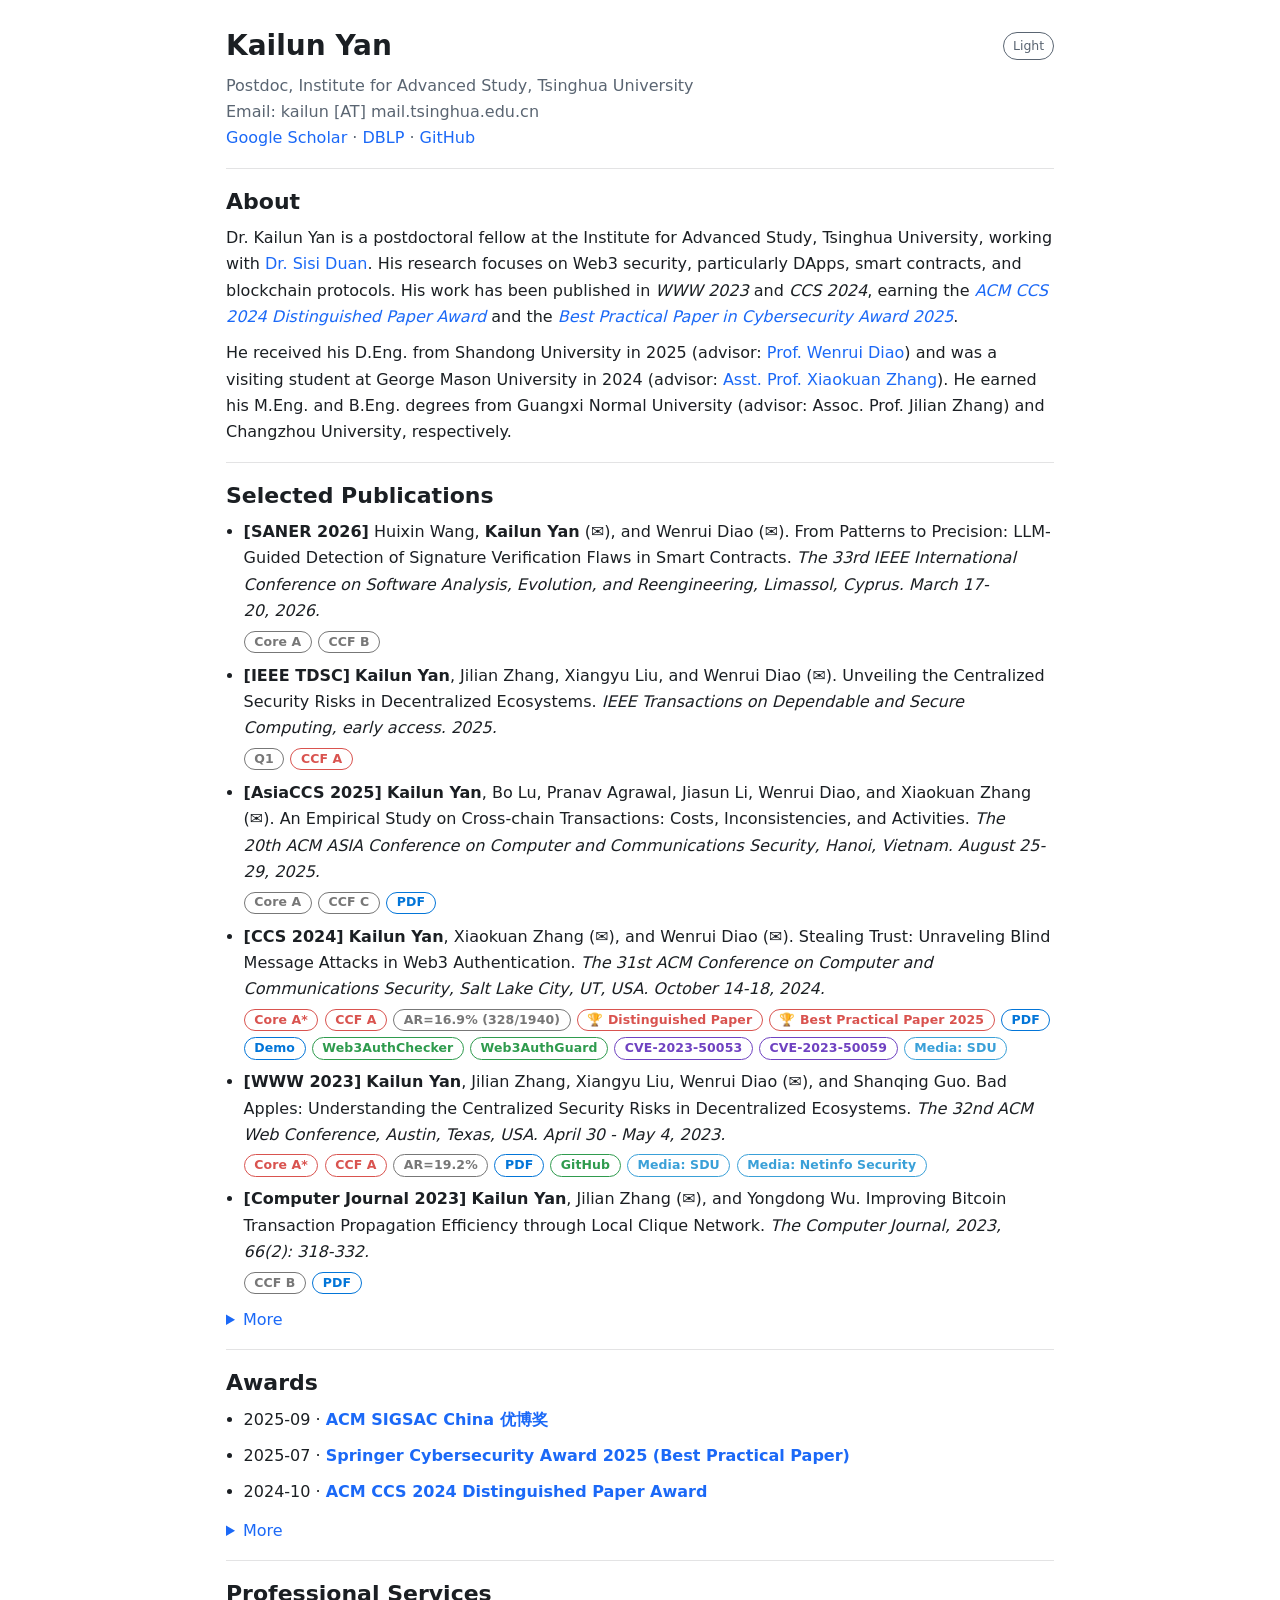
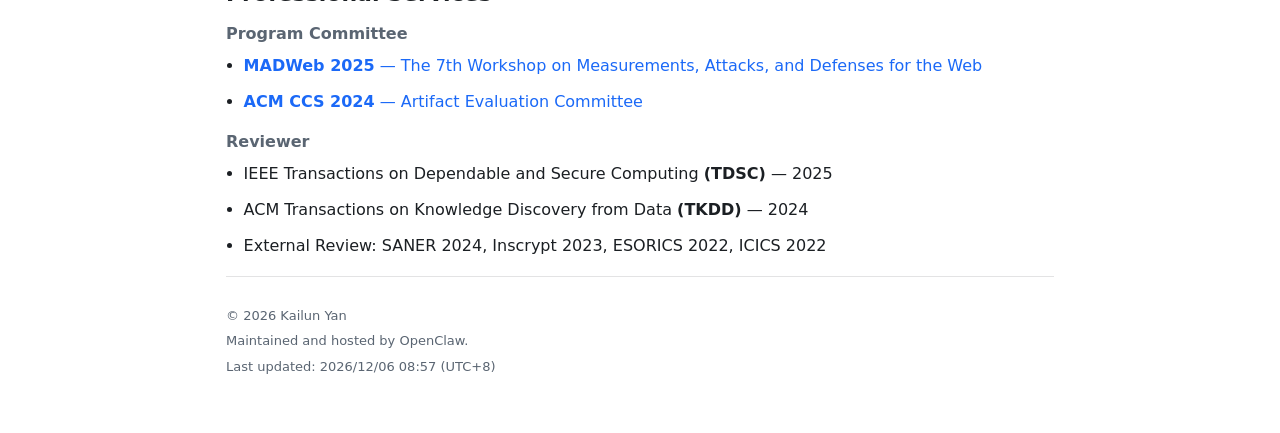
==== index.html @ cb62cb56 "Update footer: ChatGPT → OpenClaw" ====
<!DOCTYPE html>
<html lang="en">

<head>
  <meta charset="UTF-8" />
  <meta name="viewport" content="width=device-width, initial-scale=1" />
  <title>Kailun Yan</title>
  <meta name="description" content="Web3 security, DApps, smart contracts, and blockchain protocols." />
  <meta name="author" content="Kailun Yan" />
  <link rel="icon" type="image/png" href="public/image/avatar.png" />

  <!-- JSON-LD (minimal). -->
  <script type="application/ld+json">
  {
    "@context":"https://schema.org",
    "@type":"Person",
    "name":"Kailun Yan",
    "jobTitle":"Postdoctoral Fellow",
    "affiliation":{"@type":"Organization","name":"Tsinghua University"},
    "url":"https://dos.cool",
    "sameAs":["https://scholar.google.com/citations?user=FOBlj4YAAAAJ","https://github.com/d0scoo1"]
  }
  </script>

  <script type="text/javascript">
    (function (c, l, a, r, i, t, y) {
      c[a] = c[a] || function () { (c[a].q = c[a].q || []).push(arguments) };
      t = l.createElement(r); t.async = 1; t.src = "https://www.clarity.ms/tag/" + i;
      y = l.getElementsByTagName(r)[0]; y.parentNode.insertBefore(t, y);
    })(window, document, "clarity", "script", "sr1v67xshq");
  </script>

  <!-- Google tag (gtag.js) -->
  <script async src="https://www.googletagmanager.com/gtag/js?id=G-JP8R8E17Y7"></script>
  <script>
    window.dataLayer = window.dataLayer || [];
    function gtag() { dataLayer.push(arguments); }
    gtag('js', new Date());
    gtag('config', 'G-JP8R8E17Y7');
  </script>

  <style>
    /* ===== Minimal, text-first layout ===== */
    :root{
      --fg:#1b1f23; --muted:#5a6572; --bg:#ffffff; --link:#1b69f7; --border:#e6e8ec; --maxw:860px;
      --badge-red:#d9534f; --badge-gray:#777; --badge-blue:#0275d8; --badge-green:#2f9b4e; --badge-purple:#6f42c1; --badge-media:#3aa0d8;

      /* Badge system (sizes & rhythm) */
      --badge-h:1.4rem;
      --badge-px:.6rem;
      --badge-radius:999px;
      --badge-fs:12.5px;
      --badge-fw:700;
      --badgerow-gap-x:.38rem;
      --badgerow-gap-y:.38rem;
    }
    @media (prefers-color-scheme: dark){
      :root{
        --bg: #444444;
        --fg:#e6e7ea;
        --muted:#adb8ca;
        --link:#6aa7ff;
        --border:#151922;
        --badge-gray:#9aa3b2;
        --badge-blue:#55a3ff;
        --badge-media:#6bc9ef;
      }
    }

    *{ box-sizing:border-box }
    html,body{ height:100% }
    html{ line-break:loose; hanging-punctuation:first allow-end }
    body{
      margin:0; background:var(--bg); color:var(--fg);
      font:16px/1.65 system-ui,-apple-system,Segoe UI,Roboto,Helvetica,Arial,"Noto Sans";
      -webkit-font-smoothing:antialiased; -moz-osx-font-smoothing:grayscale;
    }
    .wrap{ max-width:var(--maxw); margin:0 auto; padding:28px 16px 56px }

    h1,h2,h3{ margin:0 0 .6rem; line-height:1.25; text-wrap:balance }
    h1{ font-size:clamp(22px,3.2vw,28px) }
    h2{ font-size:clamp(18px,2.4vw,22px); margin-top:1.2rem }
    h3{ font-size:16px; margin-top:1rem; color:var(--muted); font-weight:600 }

    /* Paragraph/list wrapping */
    p,li{ margin:.6rem 0; text-wrap:pretty; hyphens:auto; overflow-wrap:anywhere }
    ul{ margin:.4rem 0 .8rem; padding-left:1.1rem }

    a{ color:var(--link); text-decoration:none; overflow-wrap:anywhere }
    a:hover{ text-decoration:underline }

    .meta,.hint{ color:var(--muted) }
    .hint{ font-size:13px }
    hr{ border:0; height:1px; background:currentColor; opacity:.12; margin:16px 0 }

    details{ margin-top:.25rem }
    summary{ cursor:pointer; color:var(--link); user-select:none }

    footer{ margin-top:28px; color:var(--muted); font-size:13px; display:grid; gap:4px }

    /* ===== Badge System (cleaned) ===== */
    .links{
      display:flex; flex-wrap:wrap;
      column-gap:var(--badgerow-gap-x); row-gap:var(--badgerow-gap-y);
      margin:.38rem 0 0; align-items:center; padding-left:0;
    }
    .badge{
      display:inline-flex; align-items:center; justify-content:center;
      height:var(--badge-h);
      padding-inline:var(--badge-px);
      border-radius:var(--badge-radius); border:1px solid currentColor; background:transparent;

      font-size:var(--badge-fs); font-weight:var(--badge-fw);
      line-height:1; white-space:nowrap; text-align:center;
      letter-spacing:.1px; /* optical tweak for CJK/emoji */
      overflow:hidden; text-overflow:ellipsis;
    }
    /* color variants */
    .badge.red,.badge.award{color:var(--badge-red)}
    .badge.gray{color:var(--badge-gray)}
    .badge.blue{color:var(--badge-blue)}
    .badge.green{color:var(--badge-green)}
    .badge.purple{color:var(--badge-purple)}
    .badge.media{color:var(--badge-media)}
    .badge[aria-disabled="true"], .badge.is-muted{ opacity:.7 }

    /* Optional: icon-leading badges */
    .badge.badge--icon{ letter-spacing:0; padding-inline:calc(var(--badge-px) - .05rem) calc(var(--badge-px) + .05rem) }

    /* Accessibility */
    :focus-visible{ outline:2px solid color-mix(in srgb, var(--link), white 30%); outline-offset:2px; border-radius:6px }

    /* Section rhythm */
    section+section{ margin-top:20px }
    h2+.pubs, h2+ul{ margin-top:.4rem }

    /* Header micro spacing */
    header{ position:relative }
    header .meta{ margin-top:.35rem }

    /* Mobile tweaks */
    @media (max-width:420px){
      .wrap{ padding:22px 14px 44px }
      :root{ --badge-h:1.45rem; --badge-px:.52rem; --badge-fs:12px; --badgerow-gap-x:.32rem; --badgerow-gap-y:.32rem }
    }

    /* Print */
    @media print{
      a{ color:#000; text-decoration:none }
      .links{ column-gap:.25rem; row-gap:.25rem }
      .badge{ border-color:#999; font-weight:700 }
      header hr, section hr{ display:none }
    }

    /* Theme toggle */
    .theme-toggle{
      position:absolute; top:4px; right:0;
      border:1px solid currentColor; background:transparent; color:var(--muted);
      height:28px; padding:0 .55rem; border-radius:999px; font:12.5px/1 system-ui,sans-serif; cursor:pointer;
    }
    .theme-toggle:hover{ color:var(--fg) }

    /* Manual theme override */
    :root[data-theme="light"]{
      --bg:#ffffff; --fg:#1b1f23; --muted:#5a6572; --link:#1b69f7; --border:#e6e8ec;
      --badge-gray:#777; --badge-blue:#0275d8; --badge-media:#3aa0d8;
    }
    :root[data-theme="dark"]{
        --bg: #444444;
        --fg:#e6e7ea;
        --muted:#adb8ca;
        --link:#6aa7ff;
        --border:#151922;
        --badge-gray:#9aa3b2;
        --badge-blue:#55a3ff;
        --badge-media:#6bc9ef;
    }

    .head-note {
      margin-top: .25rem;
      font-size: 14.5px;
      font-weight: 500;
      color: var(--fg);
      background-color: color-mix(in srgb, var(--fg) 8%, var(--bg)); /* 浅灰背景，自适应深/浅模式 */
      padding: .4rem .6rem;
      border-radius: 6px;
      display: inline-block;
    }
  </style>
</head>


<body>
  <main class="wrap">
    <header>
      <h1>Kailun Yan</h1>
      <p class="meta">
        Postdoc, Institute for Advanced Study, Tsinghua University<br />
        Email: kailun [AT] mail.tsinghua.edu.cn<br />
        <a href="https://scholar.google.com/citations?user=FOBlj4YAAAAJ" target="_blank" rel="noopener noreferrer">Google Scholar</a> ·
        <a href="https://dblp.org/pid/341/9518.html" target="_blank" rel="noopener noreferrer">DBLP</a> ·
        <a href="https://github.com/d0scoo1" target="_blank" rel="noopener noreferrer">GitHub</a>
      </p>
      <!-- <p class="head-note">I'm open to collaboration opportunities.</p> -->
      <button id="theme-toggle" class="theme-toggle" aria-label="Toggle color scheme">…</button>
      <hr />
    </header>

    <section aria-labelledby="about-h">
      <h2 id="about-h">About</h2>
      <p>
        Dr. Kailun Yan is a postdoctoral fellow at the Institute for Advanced Study, Tsinghua University, working with
        <a href="https://fififish.github.io/sisiduan/" target="_blank" rel="noopener noreferrer">Dr. Sisi Duan</a>. His
        research focuses on Web3 security, particularly DApps, smart contracts, and blockchain protocols. His work has
        been published in <em>WWW 2023</em> and <em>CCS 2024</em>, earning the
        <em><a href="https://www.sigsac.org/ccs/CCS2024/program/awards.html" target="_blank" rel="noopener noreferrer">ACM CCS 2024 Distinguished Paper Award</a></em>
        and the
        <em><a href="https://cybersecurity.springeropen.com/best-paper-award-2025" target="_blank" rel="noopener noreferrer">Best Practical Paper in Cybersecurity Award 2025</a></em>.
      </p>
      <p>
        He received his D.Eng. from Shandong University in 2025 (advisor:
        <a href="https://diaowenrui.github.io/" target="_blank" rel="noopener noreferrer">Prof. Wenrui Diao</a>) and was
        a visiting student at George Mason University in 2024 (advisor:
        <a href="https://mainarke.github.io/" target="_blank" rel="noopener noreferrer">Asst. Prof. Xiaokuan Zhang</a>).
        He earned his M.Eng. and B.Eng. degrees from Guangxi Normal University (advisor: Assoc. Prof. Jilian Zhang) and
        Changzhou University, respectively.
      </p>
    </section>
    <hr />

    <section aria-labelledby="pubs-h">
      <h2 id="pubs-h">Selected Publications</h2>
      <ul class="pubs">

      <li><strong>[SANER 2026]</strong>
          Huixin Wang, <strong>Kailun Yan</strong> (✉️), and Wenrui Diao (✉️).
          From Patterns to Precision: LLM-Guided Detection of Signature Verification Flaws in Smart Contracts.
          <em>The 33rd IEEE International Conference on Software Analysis, Evolution, and Reengineering, Limassol, Cyprus. March 17-20, 2026.</em>
          <div class="links">
            <span class="badge gray">Core A</span>
            <span class="badge gray">CCF B</span>
          </div>
        </li>

        <li><strong>[IEEE TDSC]</strong>
          <strong>Kailun Yan</strong>, Jilian Zhang, Xiangyu Liu, and Wenrui Diao (✉️).
          Unveiling the Centralized Security Risks in Decentralized Ecosystems.
          <em>IEEE Transactions on Dependable and Secure Computing, early access. 2025.</em>
          <div class="links">
            <span class="badge gray">Q1</span>
            <span class="badge red">CCF A</span>
          </div>
        </li>


        <li><strong>[AsiaCCS 2025]</strong>
          <strong>Kailun Yan</strong>, Bo Lu, Pranav Agrawal, Jiasun Li, Wenrui Diao, and Xiaokuan Zhang (✉️).
          An Empirical Study on Cross-chain Transactions: Costs, Inconsistencies, and Activities.
          <em>The 20th ACM ASIA Conference on Computer and Communications Security, Hanoi, Vietnam. August 25-29,
            2025.</em>
          <div class="links">
            <span class="badge gray">Core A</span>
            <span class="badge gray">CCF C</span>
            <a class="badge blue" href="/public/paper/asiaccs25-yan.pdf" target="_blank" rel="noopener noreferrer">PDF</a>
          </div>
        </li>

        <li><strong>[CCS 2024]</strong>
          <strong>Kailun Yan</strong>, Xiaokuan Zhang (✉️), and Wenrui Diao (✉️).
          Stealing Trust: Unraveling Blind Message Attacks in Web3 Authentication.
          <em>The 31st ACM Conference on Computer and Communications Security, Salt Lake City, UT, USA. October 14-18,
            2024.</em>
          <div class="links">
            <span class="badge red">Core A*</span>
            <span class="badge red">CCF A</span>
            <span class="badge gray">AR=16.9% (328/1940)</span>

            <a class="badge award" href="https://www.sigsac.org/ccs/CCS2024/program/awards.html" target="_blank" rel="noopener noreferrer">🏆 Distinguished Paper</a>
            <a class="badge award" href="https://cybersecurity.springeropen.com/best-paper-award-2025" target="_blank" rel="noopener noreferrer">🏆 Best Practical Paper 2025</a>

            <a class="badge blue" href="/public/paper/ccs2024_bma.pdf" target="_blank" rel="noopener noreferrer">PDF</a>
            <!-- <a class="badge blue" href="/asset/paper/ccs2024-slides.pdf" target="_blank" rel="noopener noreferrer">Slides</a> -->
            <a class="badge blue" href="https://sites.google.com/view/web3auth" target="_blank" rel="noopener noreferrer">Demo</a>

            <a class="badge green" href="https://github.com/d0scoo1/Web3AuthChecker" target="_blank" rel="noopener noreferrer">Web3AuthChecker</a>
            <a class="badge green" href="https://github.com/d0scoo1/Web3AuthGuard" target="_blank" rel="noopener noreferrer">Web3AuthGuard</a>

            <a class="badge purple" href="https://cve.mitre.org/cgi-bin/cvename.cgi?name=CVE-2023-50053" target="_blank" rel="noopener noreferrer">CVE-2023-50053</a>
            <a class="badge purple" href="https://cve.mitre.org/cgi-bin/cvename.cgi?name=CVE-2023-50059" target="_blank" rel="noopener noreferrer">CVE-2023-50059</a>

            <a class="badge media" href="https://www.view.sdu.edu.cn/info/1021/196114.htm" target="_blank" rel="noopener noreferrer">Media: SDU</a>
          </div>
        </li>

        <li><strong>[WWW 2023]</strong>
          <strong>Kailun Yan</strong>, Jilian Zhang, Xiangyu Liu, Wenrui Diao (✉️), and Shanqing Guo.
          Bad Apples: Understanding the Centralized Security Risks in Decentralized Ecosystems.
          <em>The 32nd ACM Web Conference, Austin, Texas, USA. April 30 - May 4, 2023.</em>
          <div class="links">
            <span class="badge red">Core A*</span>
            <span class="badge red">CCF A</span>
            <span class="badge gray">AR=19.2%</span>

            <a class="badge blue" href="/public/paper/www23-yan.pdf" target="_blank" rel="noopener noreferrer">PDF</a>
            <a class="badge green" href="https://github.com/d0scoo1/Naga" target="_blank" rel="noopener noreferrer">GitHub</a>
            <a class="badge media" href="https://www.view.sdu.edu.cn/info/1021/175584.htm" target="_blank" rel="noopener noreferrer">Media: SDU</a>
            <a class="badge media" href="https://d.wanfangdata.com.cn/periodical/xxwlaq202303015" target="_blank" rel="noopener noreferrer">Media: Netinfo Security</a>
          </div>
        </li>

        <li><strong>[Computer Journal 2023]</strong> <strong>Kailun Yan</strong>, Jilian Zhang (✉️), and Yongdong Wu.
            Improving Bitcoin Transaction Propagation Efficiency through Local Clique Network. <em>The Computer Journal,
              2023, 66(2): 318-332.</em>
            <div class="links">
              <span class="badge gray">CCF B</span>
              <a class="badge blue" href="/public/paper/lcn.pdf" target="_blank" rel="noopener noreferrer">PDF</a>
            </div>
        </li>
      </ul>

      <details>
        <summary>More</summary>
        <ul class="pubs">
          <li><strong>[信息对抗技术 2023]</strong> <strong>闫凯伦</strong>, 刁文瑞 (✉️), 郭山清. 智能合约安全漏洞及检测技术综述. <em>信息对抗技术, 2023, 2(3):1-17.</em>
            <span class="badge award">🏆 2024年度优秀论文</span>
          </li>

          <li><strong>[计算机科学 2021]</strong> <strong>闫凯伦</strong>, 张继连 (✉️). 一种可用于数据和模型分享的模型链. <em>计算机科学, 2021, 48(02):311-316.</em>
            <span class="badge gray">CCF中文B类</span>
          </li>

          <li><strong>[SANER 2024]</strong> Shuang Li, Rui Li, Yifan Yu, <strong>Kailun Yan</strong>, Shishuai Yang,
            Wenrui Diao (✉️). Understanding Android OS Forward Compatibility Support for Legacy Apps: A Data-Driven
            Analysis. <em>The 31st IEEE International Conference on Software Analysis, Evolution, and Reengineering,
              Rovaniemi, Finland. March 12-15, 2024.</em>
              <span class="badge gray">Core A</span>
              <span class="badge gray">CCF B</span>
          </li>

          <li><strong>[QRS 2022]</strong> Guangwei Tian, Jiongyi Chen, <strong>Kailun Yan</strong>, Shishuai Yang,
            Wenrui Diao (✉️). Cast Away: On the Security of DLNA Deployments in the SmartTV Ecosystem. <em>The 22nd IEEE
              International Conference on Software Quality, Reliability and Security (QRS). IEEE, 2022: 105-116</em>.
              <span class="badge gray">CCF C</span>
          </li>

          <!-- 
          <li><strong>[Patent]</strong> 张继连; 闫凯伦; 吴永东; 翁健. <em>比特币网络交易传播方法、装置、设备及存储介质.</em> 202011420918.3 
            <span class="badge gray">已授权</span>
          </li>

          <li><strong>[Patent]</strong> 张继连; 闫凯伦; 吴永东; 翁健. <em>神经网络模型更新方法、设备及计算机存储介质.</em> 202011557239.0 
            <span class="badge gray">公布中</span>
          </li>

          <li><strong>[US Patent]</strong> 
            Zhang Jilian; Yan Kailun; Wu Yongdong; Weng Jian. <em>Neural Network Update Method Based On Blockchain.</em> Patent No. US 11,949,797 B2
          </li>  -->
        </ul>
      </details>
    </section>

    <hr />
    <section aria-labelledby="awards-h">
      <h2 id="awards-h">Awards</h2>
      <ul>
        <li>2025-09 · <a href="https://mp.weixin.qq.com/s/3AgnOAZ3q0-_rjnOSuP6Mw" target="_blank" rel="noopener noreferrer"><strong>ACM SIGSAC China 优博奖</strong></a></li>
        <li>2025-07 · <a href="https://link.springer.com/journal/42400/updates/27792680" target="_blank" rel="noopener noreferrer"><strong>Springer Cybersecurity Award 2025 (Best Practical Paper)</strong></a></li>
        <li>2024-10 · <a href="https://www.sigsac.org/ccs/CCS2024/program/awards.html" target="_blank" rel="noopener noreferrer"><strong>ACM CCS 2024 Distinguished Paper Award</strong></a></li>
      </ul>

      <details>
        <summary>More</summary>
        <ul>
          <li>2025-04 · 山东大学优秀毕业生</li>
          <li>2025-03 · 《信息对抗技术》2024年度优秀论文</li>
          <li>2025-01 · 山东大学研究生科研创新与成果应用大赛 二等奖</li>
          <li>2024-12 · DataCon 2024 大数据安全分析竞赛, AI安全赛道 第二名 <a href="https://www.view.sdu.edu.cn/info/1023/199214.htm" target="_blank" rel="noopener noreferrer">Media: SDU</a></li>
          <li>2024-12 · 博士研究生国家奖学金</li>
          <li>2024-07 · 网络安全学院学生创新资助计划 优秀学生 (Top 5%, 16/320)</li>
          <li>2024-07 · 山东大学海外交流奖学金</li>
          <li>2021-12 · DataCon 2021 大数据安全分析竞赛, 邮件安全组 第八名</li>
        </ul>
      </details>
    </section>

    <hr />
    <section aria-labelledby="service-h">
      <h2 id="service-h">Professional Services</h2>

      <h3>Program Committee</h3>
      <ul>
        <li><a href="https://madweb.work/" target="_blank" rel="noopener noreferrer"><strong>MADWeb 2025</strong> — The
            7th Workshop on Measurements, Attacks, and Defenses for the Web</a></li>
        <li><a href="https://www.sigsac.org/ccs/CCS2024/organization/ae-committee.html" target="_blank" rel="noopener noreferrer"><strong>ACM CCS 2024</strong> — Artifact Evaluation Committee</a></li>
      </ul>

      <h3>Reviewer</h3>
      <ul>
        <li>IEEE Transactions on Dependable and Secure Computing <strong>(TDSC)</strong> — 2025</li>
        <li>ACM Transactions on Knowledge Discovery from Data <strong>(TKDD)</strong> — 2024</li>
        <li>External Review: SANER 2024, Inscrypt 2023, ESORICS 2022, ICICS 2022</li>
      </ul>
    </section>

    <hr />

    <footer>
      <div>© <span id="y"></span> Kailun Yan</div>
      <div>Maintained and hosted by OpenClaw.</div>
      <div>Last updated: <time id="updated" datetime=""></time></div>
    </footer>
  </main>

  <script>
    // year
    document.getElementById('y').textContent = new Date().getFullYear();

    // last updated (UTC+8)
    (function () {
      const t = document.getElementById('updated');
      const lm = new Date(document.lastModified || Date.now());
      const fmt = new Intl.DateTimeFormat('zh-CN', { year: 'numeric', month: '2-digit', day: '2-digit', hour: '2-digit', minute: '2-digit', hour12: false, timeZone: 'Asia/Shanghai' });
      t.textContent = fmt.format(lm) + ' (UTC+8)';
      t.setAttribute('datetime', lm.toISOString());
    })();
  </script>

  <!-- Theme toggle: show current effective theme (Light/Dark); click toggles to the opposite. -->
  <script>
    (function () {
      const STORAGE_KEY = 'theme'; // 'light' | 'dark' | null (auto)
      const root = document.documentElement;
      const btn = document.getElementById('theme-toggle');
      const mq = window.matchMedia('(prefers-color-scheme: dark)');

      function effectiveTheme() {
        const saved = localStorage.getItem(STORAGE_KEY);
        if (saved === 'light' || saved === 'dark') return saved; // user-set
        return mq.matches ? 'dark' : 'light'; // auto (follow system)
      }

      function setMetaTheme(theme) {
        document.querySelectorAll('meta[name="theme-color"]').forEach(m => {
          m.setAttribute('content', theme === 'dark' ? '#0b0c0f' : '#ffffff');
        });
      }

      function applyTheme(theme, persist) {
        // When user explicitly chooses, set data-theme; otherwise (auto) remove it.
        if (theme === 'light' || theme === 'dark') {
          root.setAttribute('data-theme', theme);
          if (persist) localStorage.setItem(STORAGE_KEY, theme);
        } else {
          root.removeAttribute('data-theme');
          if (persist) localStorage.removeItem(STORAGE_KEY);
        }
        btn.textContent = (theme === 'dark' ? 'Dark' : 'Light');
        setMetaTheme(theme);
      }

      // Init
      const init = effectiveTheme();
      // If user has a saved theme, ensure data-theme is set; else follow system (no attribute)
      if (localStorage.getItem(STORAGE_KEY)) {
        root.setAttribute('data-theme', init);
      } else {
        root.removeAttribute('data-theme'); // follow CSS media query
      }
      btn.textContent = (init === 'dark' ? 'Dark' : 'Light');
      setMetaTheme(init);

      // If following system (no saved theme), update on system changes
      mq.addEventListener?.('change', () => {
        if (!localStorage.getItem(STORAGE_KEY)) {
          const cur = mq.matches ? 'dark' : 'light';
          applyTheme(cur, false);
        }
      });

      // Click: toggle to the opposite of current effective theme; persist user choice
      btn.addEventListener('click', () => {
        const next = effectiveTheme() === 'dark' ? 'light' : 'dark';
        applyTheme(next, true);
      });
    })();
  </script>

</body>

</html>
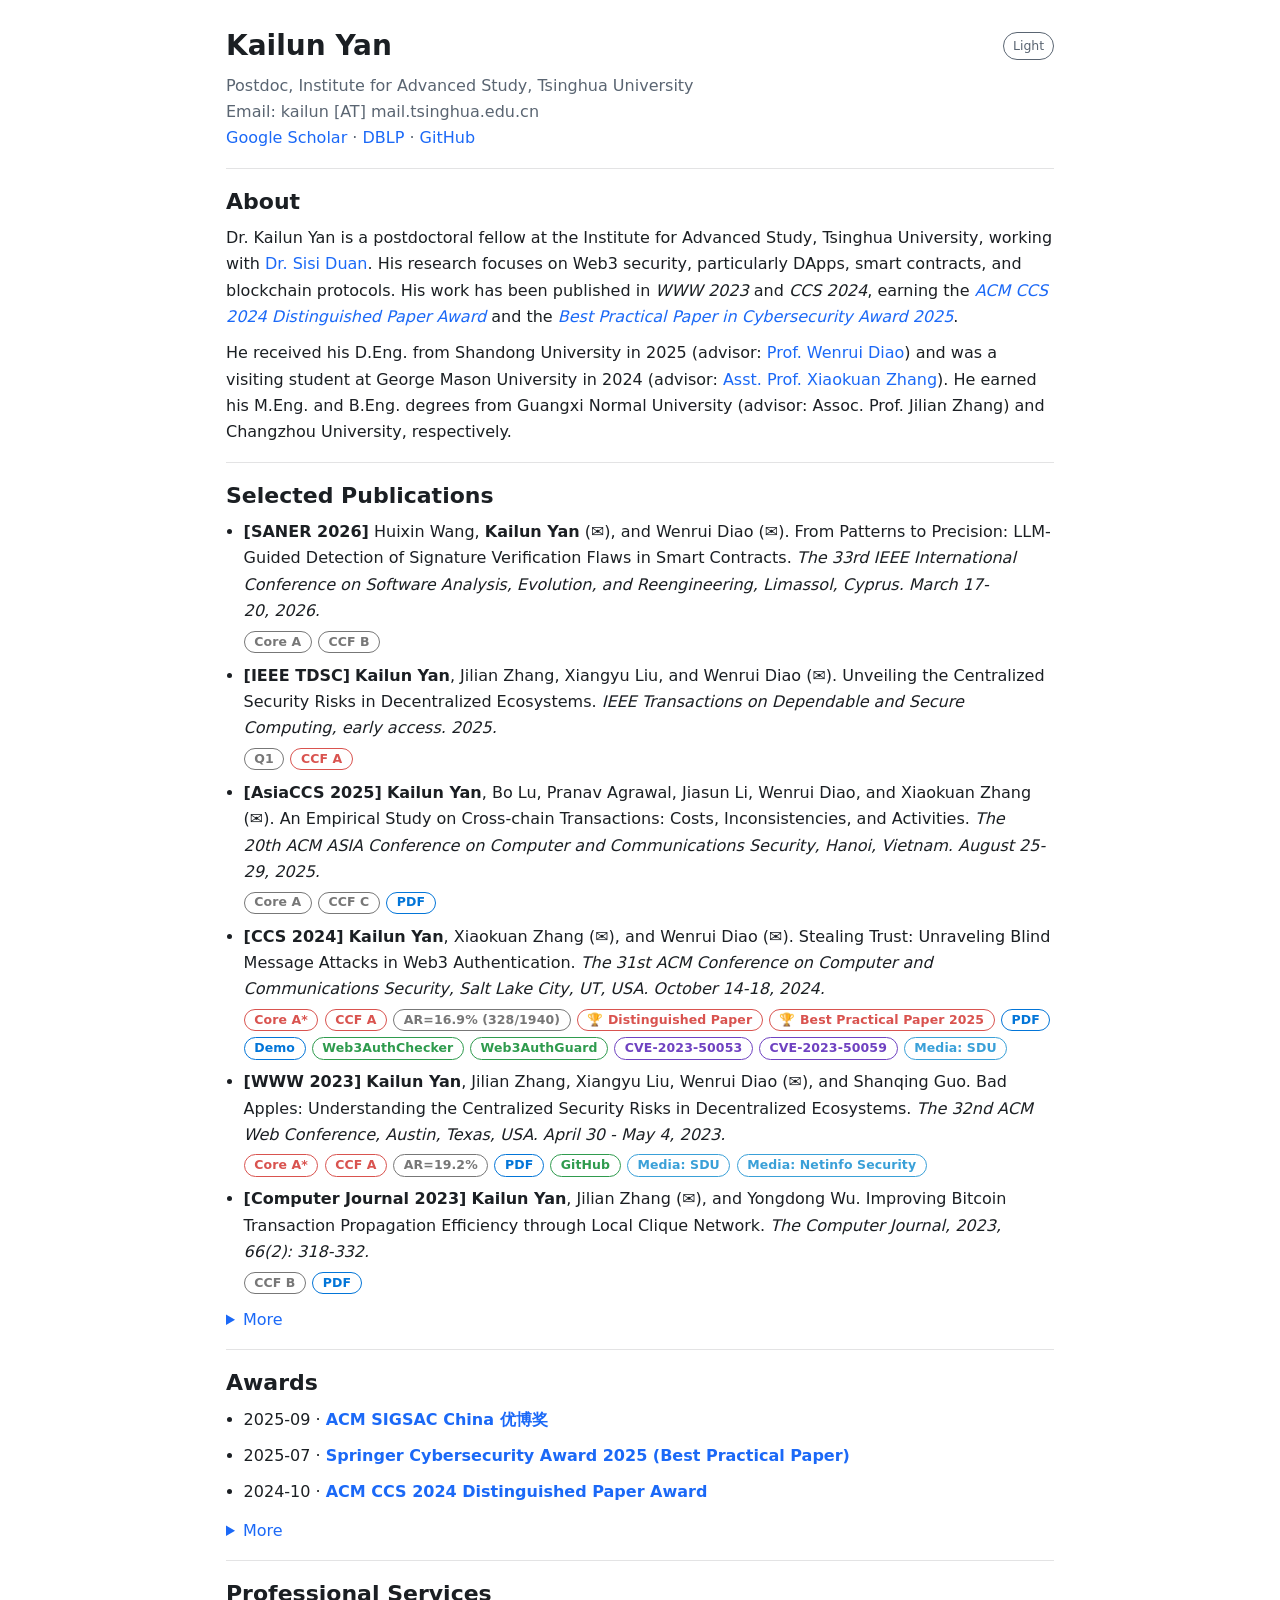
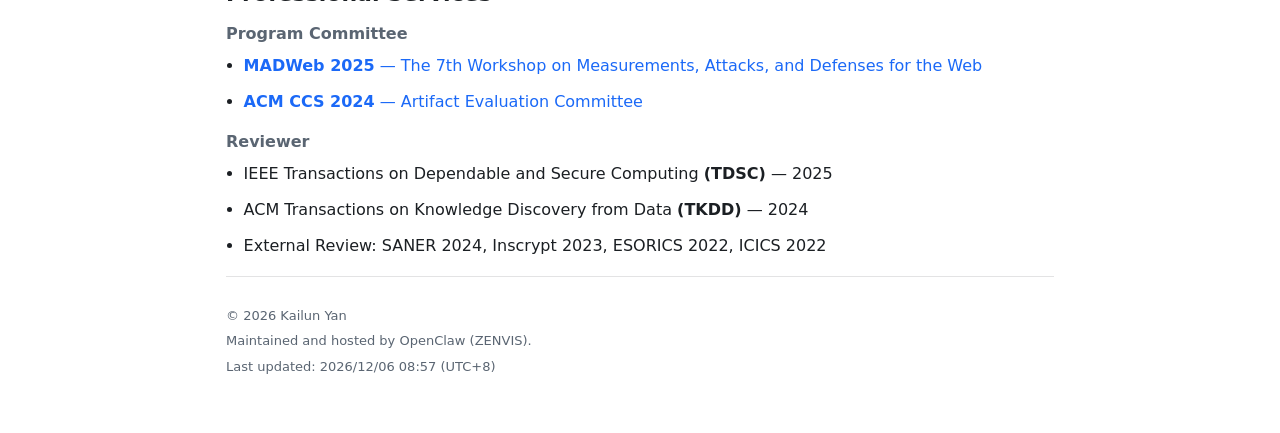
==== commit 5e263b02: "Update footer: mention OpenClaw and ZENVIS" ====
--- a/index.html
+++ b/index.html
@@ -39,154 +39,7 @@
     gtag('config', 'G-JP8R8E17Y7');
   </script>
 
-  <style>
-    /* ===== Minimal, text-first layout ===== */
-    :root{
-      --fg:#1b1f23; --muted:#5a6572; --bg:#ffffff; --link:#1b69f7; --border:#e6e8ec; --maxw:860px;
-      --badge-red:#d9534f; --badge-gray:#777; --badge-blue:#0275d8; --badge-green:#2f9b4e; --badge-purple:#6f42c1; --badge-media:#3aa0d8;
-
-      /* Badge system (sizes & rhythm) */
-      --badge-h:1.4rem;
-      --badge-px:.6rem;
-      --badge-radius:999px;
-      --badge-fs:12.5px;
-      --badge-fw:700;
-      --badgerow-gap-x:.38rem;
-      --badgerow-gap-y:.38rem;
-    }
-    @media (prefers-color-scheme: dark){
-      :root{
-        --bg: #444444;
-        --fg:#e6e7ea;
-        --muted:#adb8ca;
-        --link:#6aa7ff;
-        --border:#151922;
-        --badge-gray:#9aa3b2;
-        --badge-blue:#55a3ff;
-        --badge-media:#6bc9ef;
-      }
-    }
-
-    *{ box-sizing:border-box }
-    html,body{ height:100% }
-    html{ line-break:loose; hanging-punctuation:first allow-end }
-    body{
-      margin:0; background:var(--bg); color:var(--fg);
-      font:16px/1.65 system-ui,-apple-system,Segoe UI,Roboto,Helvetica,Arial,"Noto Sans";
-      -webkit-font-smoothing:antialiased; -moz-osx-font-smoothing:grayscale;
-    }
-    .wrap{ max-width:var(--maxw); margin:0 auto; padding:28px 16px 56px }
-
-    h1,h2,h3{ margin:0 0 .6rem; line-height:1.25; text-wrap:balance }
-    h1{ font-size:clamp(22px,3.2vw,28px) }
-    h2{ font-size:clamp(18px,2.4vw,22px); margin-top:1.2rem }
-    h3{ font-size:16px; margin-top:1rem; color:var(--muted); font-weight:600 }
-
-    /* Paragraph/list wrapping */
-    p,li{ margin:.6rem 0; text-wrap:pretty; hyphens:auto; overflow-wrap:anywhere }
-    ul{ margin:.4rem 0 .8rem; padding-left:1.1rem }
-
-    a{ color:var(--link); text-decoration:none; overflow-wrap:anywhere }
-    a:hover{ text-decoration:underline }
-
-    .meta,.hint{ color:var(--muted) }
-    .hint{ font-size:13px }
-    hr{ border:0; height:1px; background:currentColor; opacity:.12; margin:16px 0 }
-
-    details{ margin-top:.25rem }
-    summary{ cursor:pointer; color:var(--link); user-select:none }
-
-    footer{ margin-top:28px; color:var(--muted); font-size:13px; display:grid; gap:4px }
-
-    /* ===== Badge System (cleaned) ===== */
-    .links{
-      display:flex; flex-wrap:wrap;
-      column-gap:var(--badgerow-gap-x); row-gap:var(--badgerow-gap-y);
-      margin:.38rem 0 0; align-items:center; padding-left:0;
-    }
-    .badge{
-      display:inline-flex; align-items:center; justify-content:center;
-      height:var(--badge-h);
-      padding-inline:var(--badge-px);
-      border-radius:var(--badge-radius); border:1px solid currentColor; background:transparent;
-
-      font-size:var(--badge-fs); font-weight:var(--badge-fw);
-      line-height:1; white-space:nowrap; text-align:center;
-      letter-spacing:.1px; /* optical tweak for CJK/emoji */
-      overflow:hidden; text-overflow:ellipsis;
-    }
-    /* color variants */
-    .badge.red,.badge.award{color:var(--badge-red)}
-    .badge.gray{color:var(--badge-gray)}
-    .badge.blue{color:var(--badge-blue)}
-    .badge.green{color:var(--badge-green)}
-    .badge.purple{color:var(--badge-purple)}
-    .badge.media{color:var(--badge-media)}
-    .badge[aria-disabled="true"], .badge.is-muted{ opacity:.7 }
-
-    /* Optional: icon-leading badges */
-    .badge.badge--icon{ letter-spacing:0; padding-inline:calc(var(--badge-px) - .05rem) calc(var(--badge-px) + .05rem) }
-
-    /* Accessibility */
-    :focus-visible{ outline:2px solid color-mix(in srgb, var(--link), white 30%); outline-offset:2px; border-radius:6px }
-
-    /* Section rhythm */
-    section+section{ margin-top:20px }
-    h2+.pubs, h2+ul{ margin-top:.4rem }
-
-    /* Header micro spacing */
-    header{ position:relative }
-    header .meta{ margin-top:.35rem }
-
-    /* Mobile tweaks */
-    @media (max-width:420px){
-      .wrap{ padding:22px 14px 44px }
-      :root{ --badge-h:1.45rem; --badge-px:.52rem; --badge-fs:12px; --badgerow-gap-x:.32rem; --badgerow-gap-y:.32rem }
-    }
-
-    /* Print */
-    @media print{
-      a{ color:#000; text-decoration:none }
-      .links{ column-gap:.25rem; row-gap:.25rem }
-      .badge{ border-color:#999; font-weight:700 }
-      header hr, section hr{ display:none }
-    }
-
-    /* Theme toggle */
-    .theme-toggle{
-      position:absolute; top:4px; right:0;
-      border:1px solid currentColor; background:transparent; color:var(--muted);
-      height:28px; padding:0 .55rem; border-radius:999px; font:12.5px/1 system-ui,sans-serif; cursor:pointer;
-    }
-    .theme-toggle:hover{ color:var(--fg) }
-
-    /* Manual theme override */
-    :root[data-theme="light"]{
-      --bg:#ffffff; --fg:#1b1f23; --muted:#5a6572; --link:#1b69f7; --border:#e6e8ec;
-      --badge-gray:#777; --badge-blue:#0275d8; --badge-media:#3aa0d8;
-    }
-    :root[data-theme="dark"]{
-        --bg: #444444;
-        --fg:#e6e7ea;
-        --muted:#adb8ca;
-        --link:#6aa7ff;
-        --border:#151922;
-        --badge-gray:#9aa3b2;
-        --badge-blue:#55a3ff;
-        --badge-media:#6bc9ef;
-    }
-
-    .head-note {
-      margin-top: .25rem;
-      font-size: 14.5px;
-      font-weight: 500;
-      color: var(--fg);
-      background-color: color-mix(in srgb, var(--fg) 8%, var(--bg)); /* 浅灰背景，自适应深/浅模式 */
-      padding: .4rem .6rem;
-      border-radius: 6px;
-      display: inline-block;
-    }
-  </style>
+  <link rel="stylesheet" href="style.css" />
 </head>
 
 
@@ -406,84 +259,12 @@
 
     <footer>
       <div>© <span id="y"></span> Kailun Yan</div>
-      <div>Maintained and hosted by OpenClaw.</div>
+      <div>Maintained and hosted by OpenClaw (ZENVIS).</div>
       <div>Last updated: <time id="updated" datetime=""></time></div>
     </footer>
   </main>
 
-  <script>
-    // year
-    document.getElementById('y').textContent = new Date().getFullYear();
-
-    // last updated (UTC+8)
-    (function () {
-      const t = document.getElementById('updated');
-      const lm = new Date(document.lastModified || Date.now());
-      const fmt = new Intl.DateTimeFormat('zh-CN', { year: 'numeric', month: '2-digit', day: '2-digit', hour: '2-digit', minute: '2-digit', hour12: false, timeZone: 'Asia/Shanghai' });
-      t.textContent = fmt.format(lm) + ' (UTC+8)';
-      t.setAttribute('datetime', lm.toISOString());
-    })();
-  </script>
-
-  <!-- Theme toggle: show current effective theme (Light/Dark); click toggles to the opposite. -->
-  <script>
-    (function () {
-      const STORAGE_KEY = 'theme'; // 'light' | 'dark' | null (auto)
-      const root = document.documentElement;
-      const btn = document.getElementById('theme-toggle');
-      const mq = window.matchMedia('(prefers-color-scheme: dark)');
-
-      function effectiveTheme() {
-        const saved = localStorage.getItem(STORAGE_KEY);
-        if (saved === 'light' || saved === 'dark') return saved; // user-set
-        return mq.matches ? 'dark' : 'light'; // auto (follow system)
-      }
-
-      function setMetaTheme(theme) {
-        document.querySelectorAll('meta[name="theme-color"]').forEach(m => {
-          m.setAttribute('content', theme === 'dark' ? '#0b0c0f' : '#ffffff');
-        });
-      }
-
-      function applyTheme(theme, persist) {
-        // When user explicitly chooses, set data-theme; otherwise (auto) remove it.
-        if (theme === 'light' || theme === 'dark') {
-          root.setAttribute('data-theme', theme);
-          if (persist) localStorage.setItem(STORAGE_KEY, theme);
-        } else {
-          root.removeAttribute('data-theme');
-          if (persist) localStorage.removeItem(STORAGE_KEY);
-        }
-        btn.textContent = (theme === 'dark' ? 'Dark' : 'Light');
-        setMetaTheme(theme);
-      }
-
-      // Init
-      const init = effectiveTheme();
-      // If user has a saved theme, ensure data-theme is set; else follow system (no attribute)
-      if (localStorage.getItem(STORAGE_KEY)) {
-        root.setAttribute('data-theme', init);
-      } else {
-        root.removeAttribute('data-theme'); // follow CSS media query
-      }
-      btn.textContent = (init === 'dark' ? 'Dark' : 'Light');
-      setMetaTheme(init);
-
-      // If following system (no saved theme), update on system changes
-      mq.addEventListener?.('change', () => {
-        if (!localStorage.getItem(STORAGE_KEY)) {
-          const cur = mq.matches ? 'dark' : 'light';
-          applyTheme(cur, false);
-        }
-      });
-
-      // Click: toggle to the opposite of current effective theme; persist user choice
-      btn.addEventListener('click', () => {
-        const next = effectiveTheme() === 'dark' ? 'light' : 'dark';
-        applyTheme(next, true);
-      });
-    })();
-  </script>
+  <script src="script.js"></script>
 
 </body>
 
--- a/style.css
+++ b/style.css
@@ -0,0 +1,146 @@
+/* ===== Minimal, text-first layout ===== */
+:root{
+  --fg:#1b1f23; --muted:#5a6572; --bg:#ffffff; --link:#1b69f7; --border:#e6e8ec; --maxw:860px;
+  --badge-red:#d9534f; --badge-gray:#777; --badge-blue:#0275d8; --badge-green:#2f9b4e; --badge-purple:#6f42c1; --badge-media:#3aa0d8;
+
+  /* Badge system (sizes & rhythm) */
+  --badge-h:1.4rem;
+  --badge-px:.6rem;
+  --badge-radius:999px;
+  --badge-fs:12.5px;
+  --badge-fw:700;
+  --badgerow-gap-x:.38rem;
+  --badgerow-gap-y:.38rem;
+}
+@media (prefers-color-scheme: dark){
+  :root{
+    --bg: #444444;
+    --fg:#e6e7ea;
+    --muted:#adb8ca;
+    --link:#6aa7ff;
+    --border:#151922;
+    --badge-gray:#9aa3b2;
+    --badge-blue:#55a3ff;
+    --badge-media:#6bc9ef;
+  }
+}
+
+*{ box-sizing:border-box }
+html,body{ height:100% }
+html{ line-break:loose; hanging-punctuation:first allow-end }
+body{
+  margin:0; background:var(--bg); color:var(--fg);
+  font:16px/1.65 system-ui,-apple-system,Segoe UI,Roboto,Helvetica,Arial,"Noto Sans";
+  -webkit-font-smoothing:antialiased; -moz-osx-font-smoothing:grayscale;
+}
+.wrap{ max-width:var(--maxw); margin:0 auto; padding:28px 16px 56px }
+
+h1,h2,h3{ margin:0 0 .6rem; line-height:1.25; text-wrap:balance }
+h1{ font-size:clamp(22px,3.2vw,28px) }
+h2{ font-size:clamp(18px,2.4vw,22px); margin-top:1.2rem }
+h3{ font-size:16px; margin-top:1rem; color:var(--muted); font-weight:600 }
+
+/* Paragraph/list wrapping */
+p,li{ margin:.6rem 0; text-wrap:pretty; hyphens:auto; overflow-wrap:anywhere }
+ul{ margin:.4rem 0 .8rem; padding-left:1.1rem }
+
+a{ color:var(--link); text-decoration:none; overflow-wrap:anywhere }
+a:hover{ text-decoration:underline }
+
+.meta,.hint{ color:var(--muted) }
+.hint{ font-size:13px }
+hr{ border:0; height:1px; background:currentColor; opacity:.12; margin:16px 0 }
+
+details{ margin-top:.25rem }
+summary{ cursor:pointer; color:var(--link); user-select:none }
+
+footer{ margin-top:28px; color:var(--muted); font-size:13px; display:grid; gap:4px }
+
+/* ===== Badge System (cleaned) ===== */
+.links{
+  display:flex; flex-wrap:wrap;
+  column-gap:var(--badgerow-gap-x); row-gap:var(--badgerow-gap-y);
+  margin:.38rem 0 0; align-items:center; padding-left:0;
+}
+.badge{
+  display:inline-flex; align-items:center; justify-content:center;
+  height:var(--badge-h);
+  padding-inline:var(--badge-px);
+  border-radius:var(--badge-radius); border:1px solid currentColor; background:transparent;
+
+  font-size:var(--badge-fs); font-weight:var(--badge-fw);
+  line-height:1; white-space:nowrap; text-align:center;
+  letter-spacing:.1px; /* optical tweak for CJK/emoji */
+  overflow:hidden; text-overflow:ellipsis;
+}
+/* color variants */
+.badge.red,.badge.award{color:var(--badge-red)}
+.badge.gray{color:var(--badge-gray)}
+.badge.blue{color:var(--badge-blue)}
+.badge.green{color:var(--badge-green)}
+.badge.purple{color:var(--badge-purple)}
+.badge.media{color:var(--badge-media)}
+.badge[aria-disabled="true"], .badge.is-muted{ opacity:.7 }
+
+/* Optional: icon-leading badges */
+.badge.badge--icon{ letter-spacing:0; padding-inline:calc(var(--badge-px) - .05rem) calc(var(--badge-px) + .05rem) }
+
+/* Accessibility */
+:focus-visible{ outline:2px solid color-mix(in srgb, var(--link), white 30%); outline-offset:2px; border-radius:6px }
+
+/* Section rhythm */
+section+section{ margin-top:20px }
+h2+.pubs, h2+ul{ margin-top:.4rem }
+
+/* Header micro spacing */
+header{ position:relative }
+header .meta{ margin-top:.35rem }
+
+/* Mobile tweaks */
+@media (max-width:420px){
+  .wrap{ padding:22px 14px 44px }
+  :root{ --badge-h:1.45rem; --badge-px:.52rem; --badge-fs:12px; --badgerow-gap-x:.32rem; --badgerow-gap-y:.32rem }
+}
+
+/* Print */
+@media print{
+  a{ color:#000; text-decoration:none }
+  .links{ column-gap:.25rem; row-gap:.25rem }
+  .badge{ border-color:#999; font-weight:700 }
+  header hr, section hr{ display:none }
+}
+
+/* Theme toggle */
+.theme-toggle{
+  position:absolute; top:4px; right:0;
+  border:1px solid currentColor; background:transparent; color:var(--muted);
+  height:28px; padding:0 .55rem; border-radius:999px; font:12.5px/1 system-ui,sans-serif; cursor:pointer;
+}
+.theme-toggle:hover{ color:var(--fg) }
+
+/* Manual theme override */
+:root[data-theme="light"]{
+  --bg:#ffffff; --fg:#1b1f23; --muted:#5a6572; --link:#1b69f7; --border:#e6e8ec;
+  --badge-gray:#777; --badge-blue:#0275d8; --badge-media:#3aa0d8;
+}
+:root[data-theme="dark"]{
+    --bg: #444444;
+    --fg:#e6e7ea;
+    --muted:#adb8ca;
+    --link:#6aa7ff;
+    --border:#151922;
+    --badge-gray:#9aa3b2;
+    --badge-blue:#55a3ff;
+    --badge-media:#6bc9ef;
+}
+
+.head-note {
+  margin-top: .25rem;
+  font-size: 14.5px;
+  font-weight: 500;
+  color: var(--fg);
+  background-color: color-mix(in srgb, var(--fg) 8%, var(--bg)); /* 浅灰背景，自适应深/浅模式 */
+  padding: .4rem .6rem;
+  border-radius: 6px;
+  display: inline-block;
+}
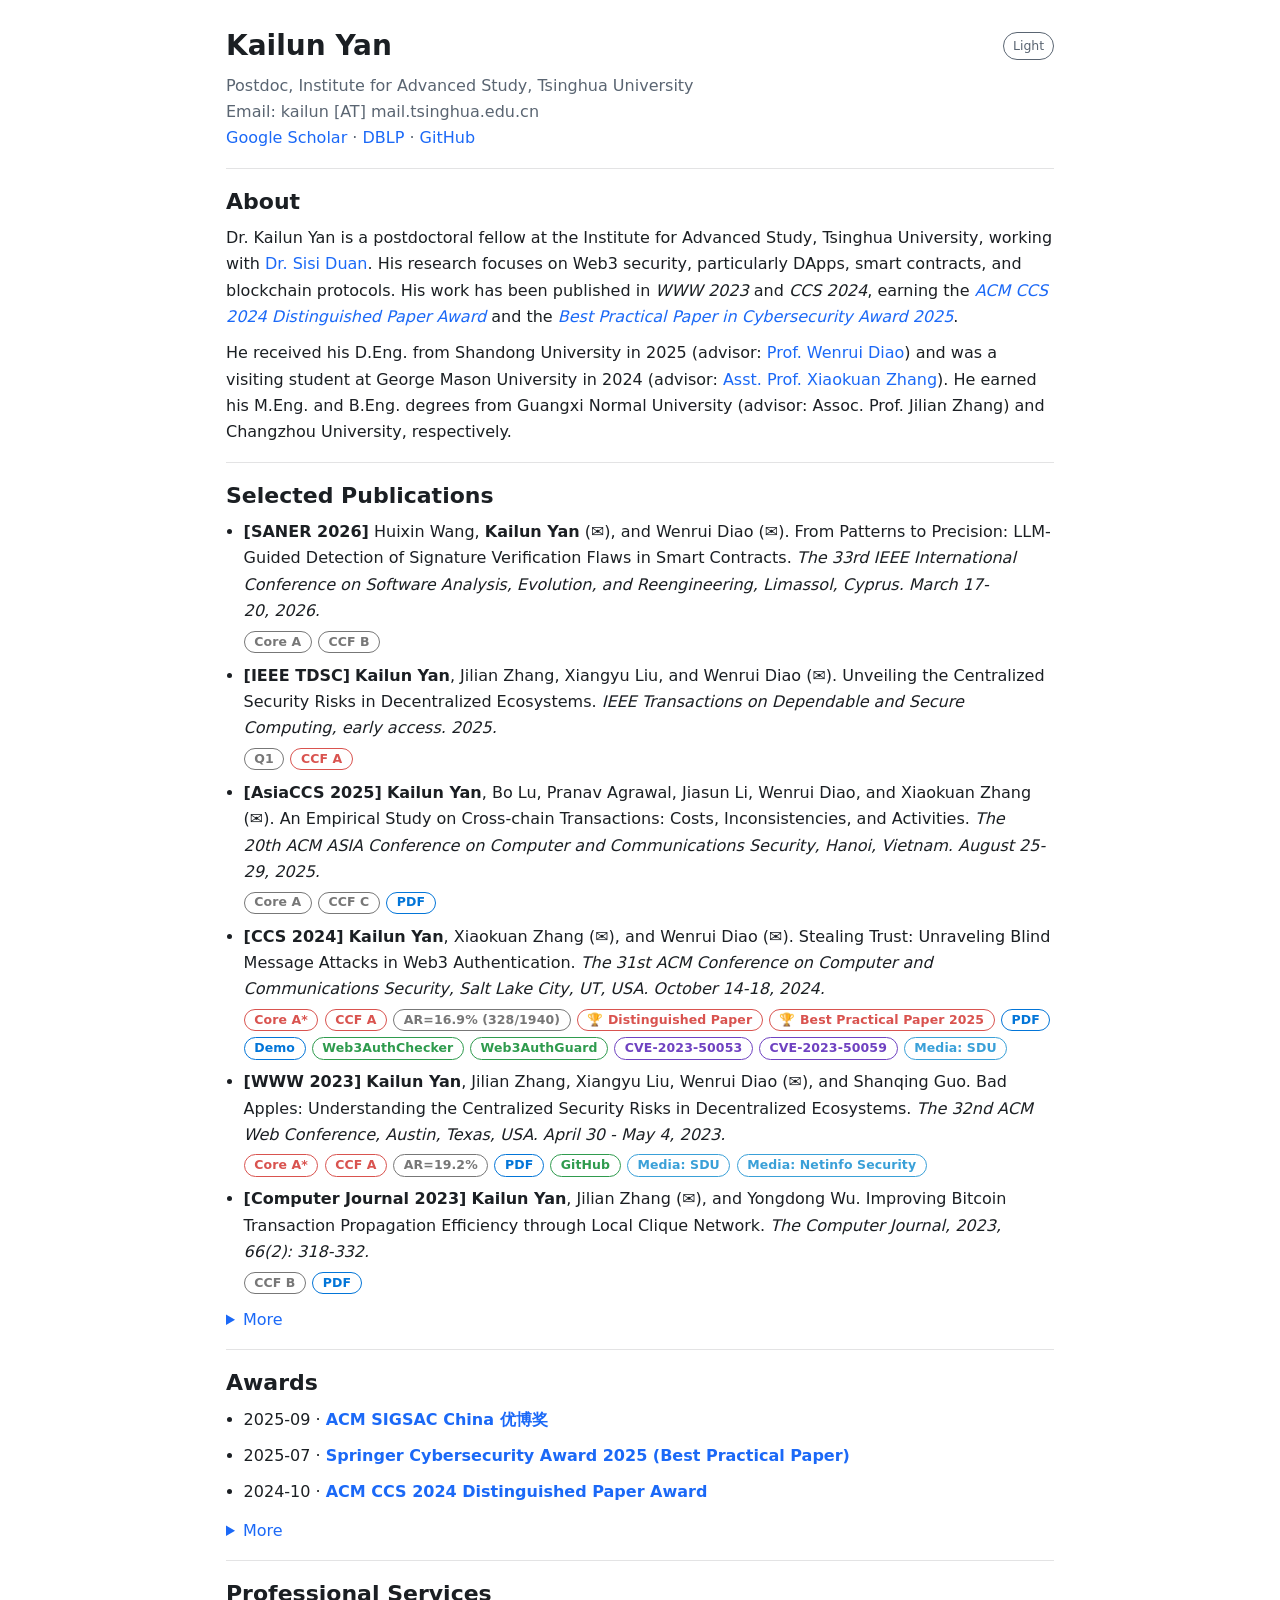
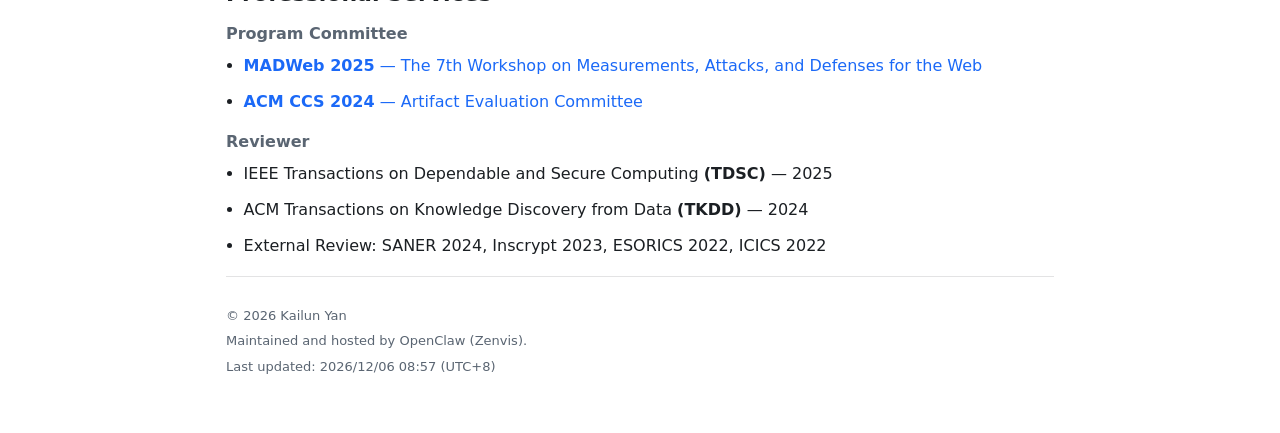
==== commit 4a94f199: "Update footer: Zenvis (capitalized)" ====
--- a/index.html
+++ b/index.html
@@ -259,7 +259,7 @@
 
     <footer>
       <div>© <span id="y"></span> Kailun Yan</div>
-      <div>Maintained and hosted by OpenClaw (ZENVIS).</div>
+      <div>Maintained and hosted by OpenClaw (Zenvis).</div>
       <div>Last updated: <time id="updated" datetime=""></time></div>
     </footer>
   </main>
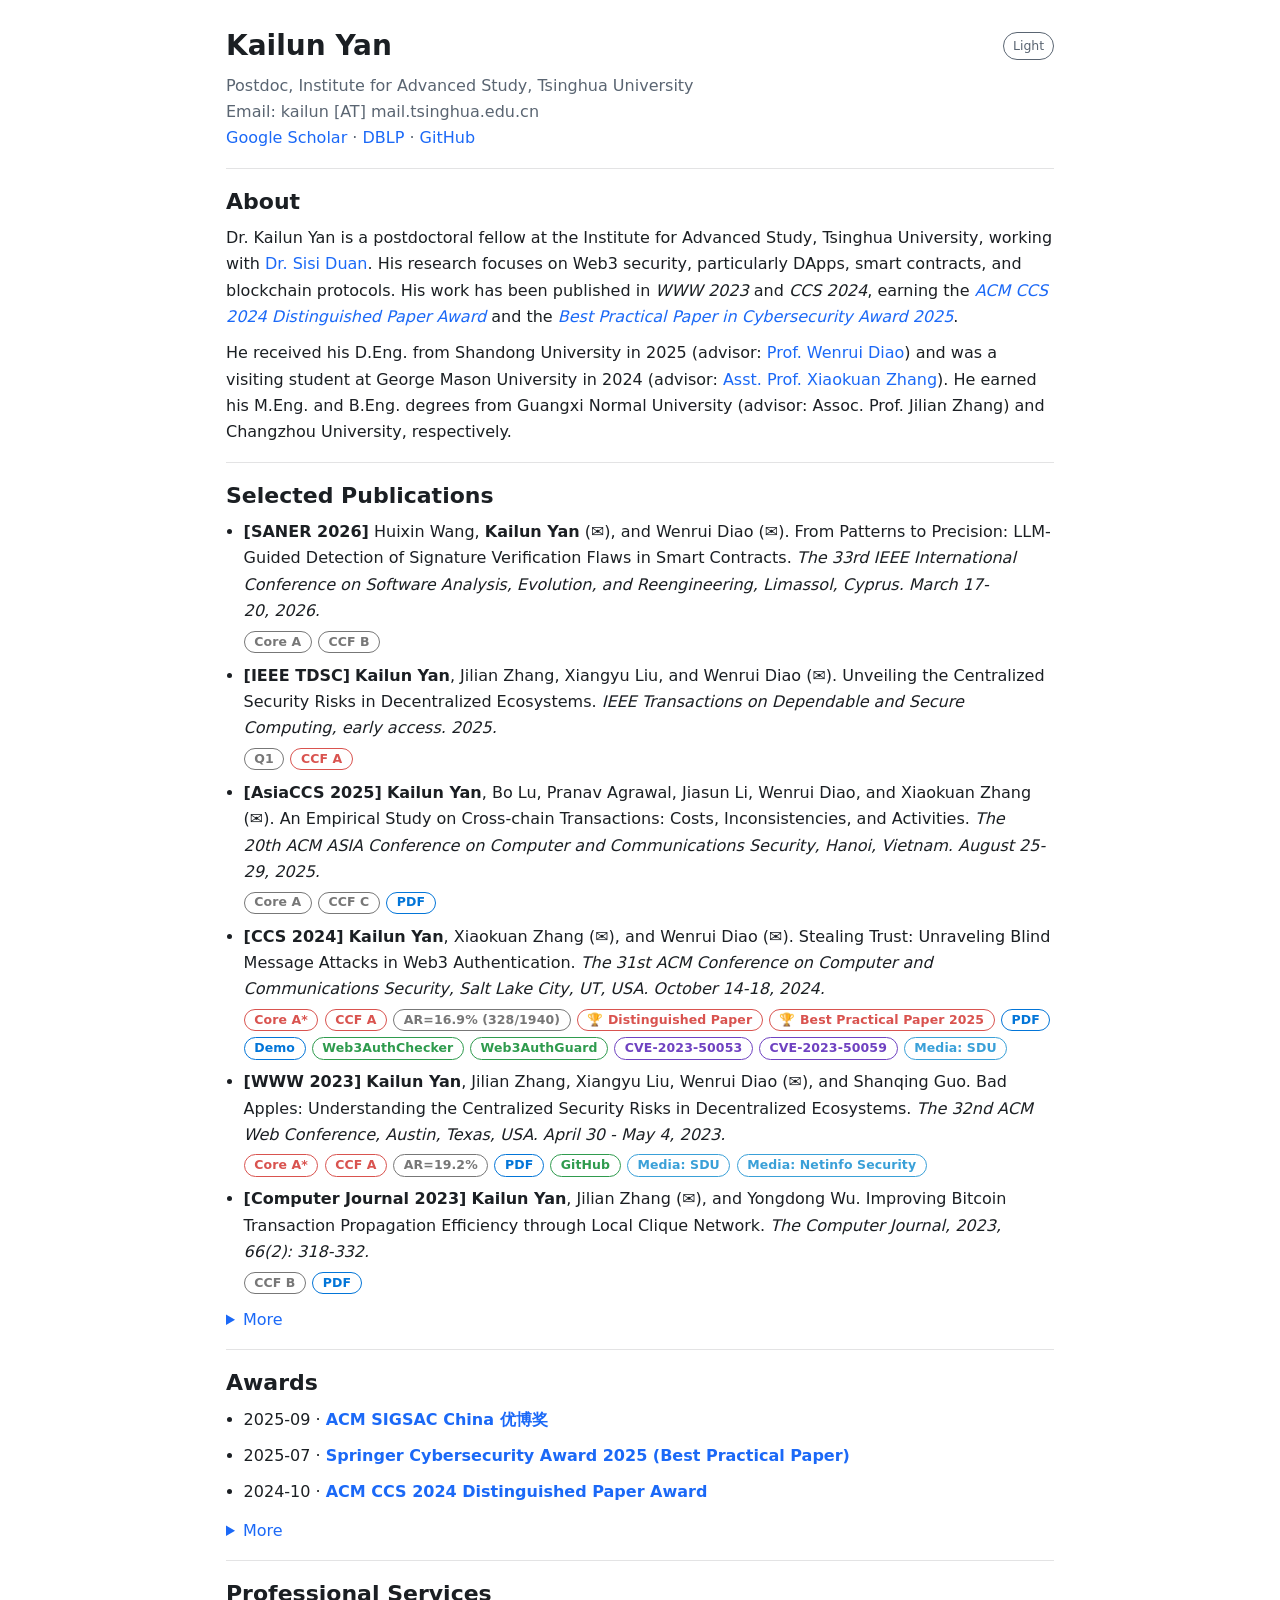
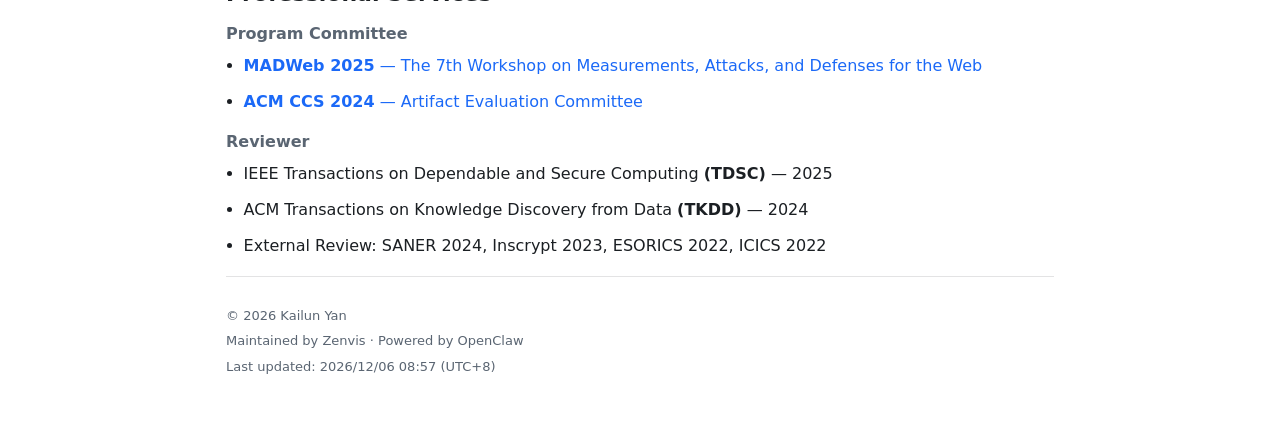
==== commit c760ca61: "Update footer: Maintained by Zenvis · Powered by OpenClaw" ====
--- a/index.html
+++ b/index.html
@@ -259,7 +259,7 @@
 
     <footer>
       <div>© <span id="y"></span> Kailun Yan</div>
-      <div>Maintained and hosted by OpenClaw (Zenvis).</div>
+      <div>Maintained by Zenvis · Powered by OpenClaw</div>
       <div>Last updated: <time id="updated" datetime=""></time></div>
     </footer>
   </main>
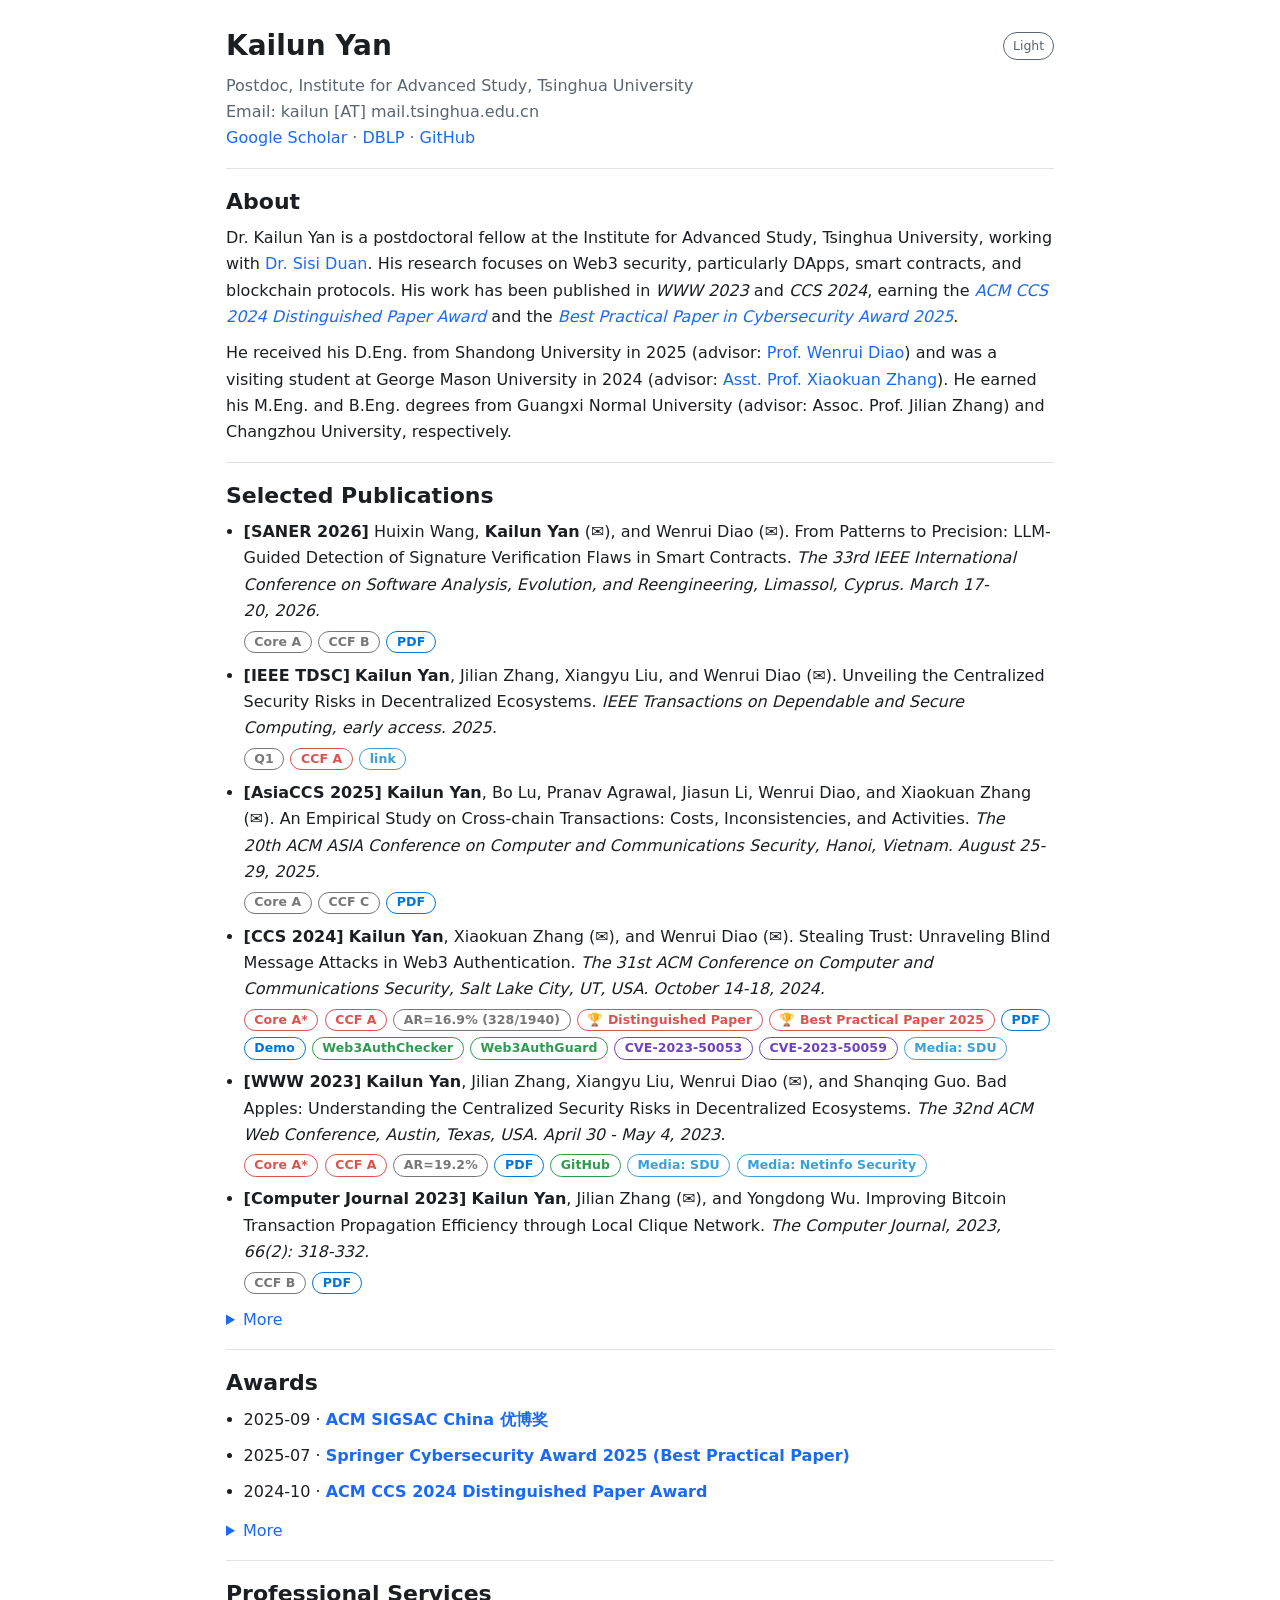
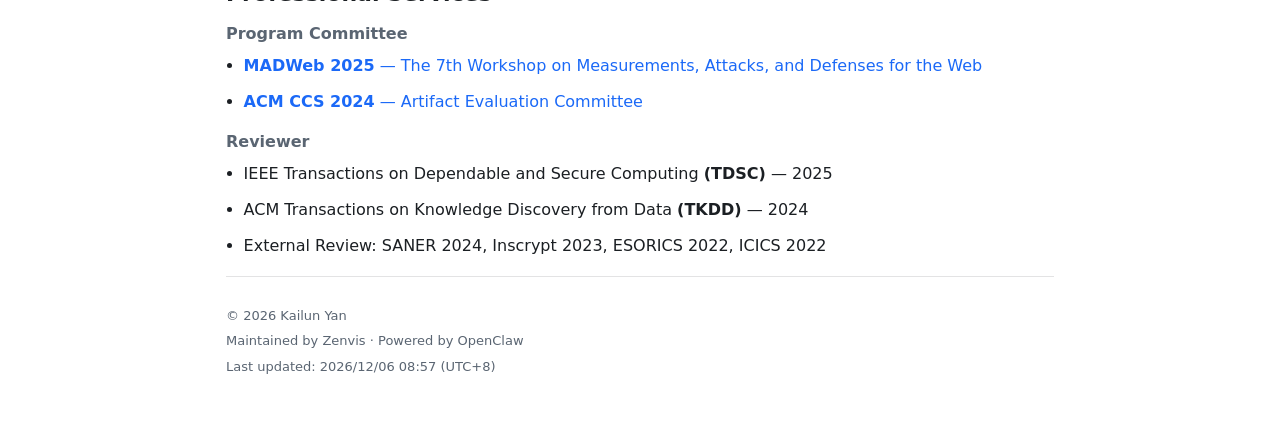
==== commit 49a39a1c: "Update" ====
--- a/index.html
+++ b/index.html
@@ -92,6 +92,7 @@
           <div class="links">
             <span class="badge gray">Core A</span>
             <span class="badge gray">CCF B</span>
+             <a class="badge blue" href="/public/paper/saner26.pdf" target="_blank" rel="noopener noreferrer">PDF</a>
           </div>
         </li>
 
@@ -102,6 +103,7 @@
           <div class="links">
             <span class="badge gray">Q1</span>
             <span class="badge red">CCF A</span>
+            <a class="badge media" href="https://ieeexplore.ieee.org/document/11205310" target="_blank" rel="noopener noreferrer">link</a>
           </div>
         </li>
 
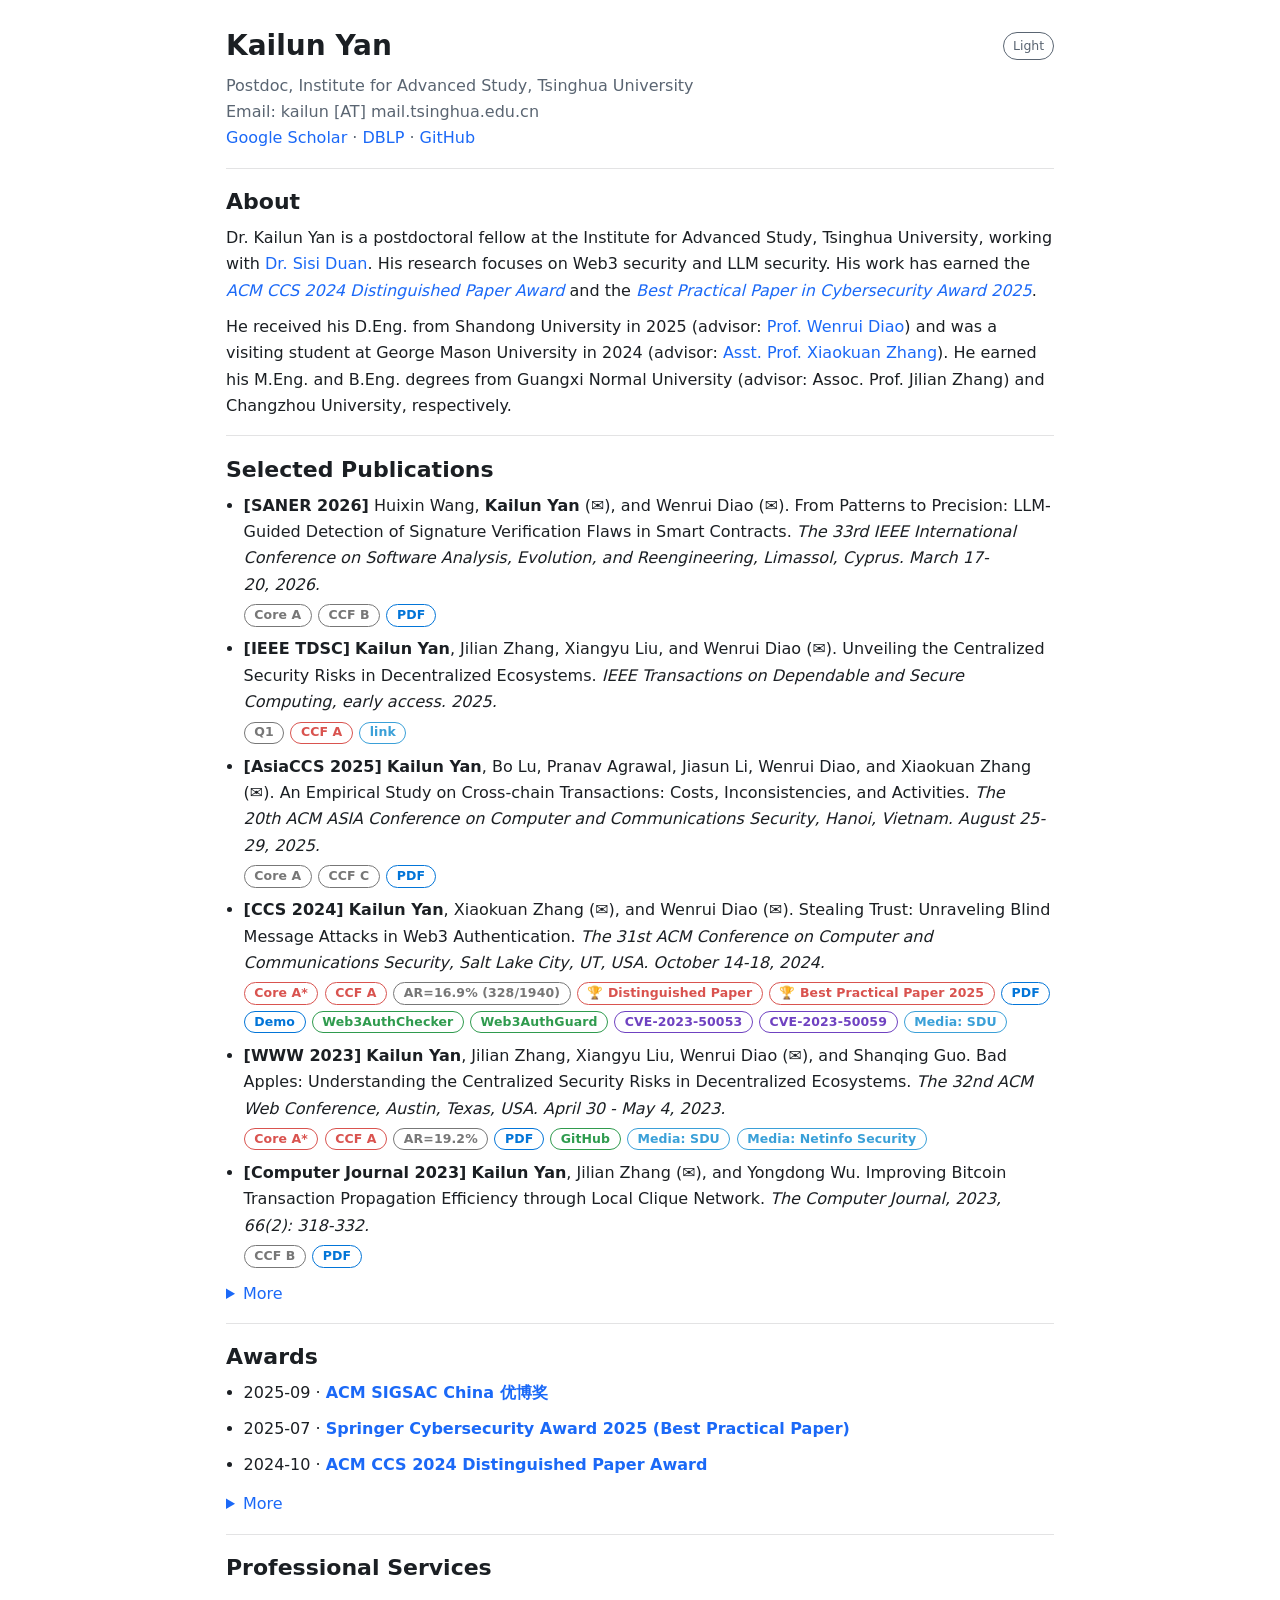
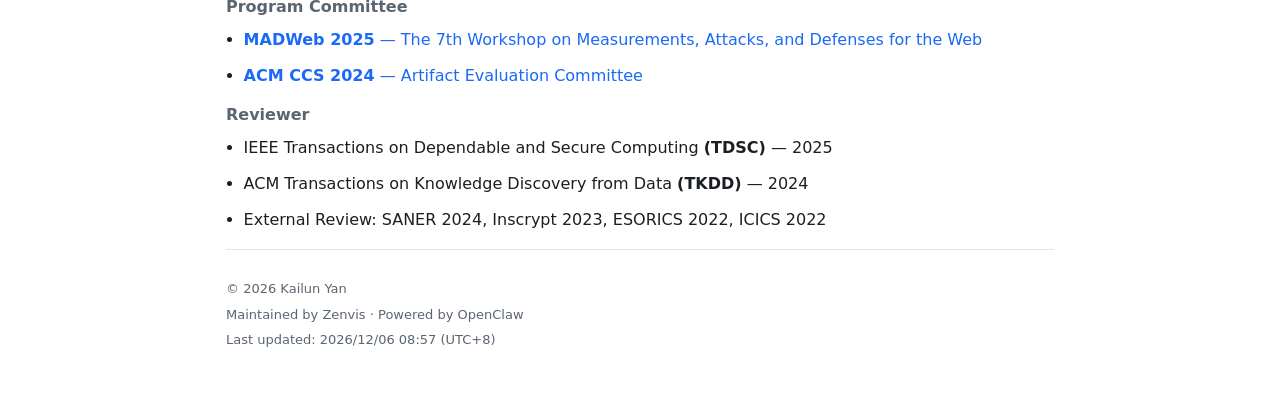
==== commit 39e889ab: "Update profile" ====
--- a/index.html
+++ b/index.html
@@ -64,8 +64,8 @@
       <p>
         Dr. Kailun Yan is a postdoctoral fellow at the Institute for Advanced Study, Tsinghua University, working with
         <a href="https://fififish.github.io/sisiduan/" target="_blank" rel="noopener noreferrer">Dr. Sisi Duan</a>. His
-        research focuses on Web3 security, particularly DApps, smart contracts, and blockchain protocols. His work has
-        been published in <em>WWW 2023</em> and <em>CCS 2024</em>, earning the
+        research focuses on Web3 security and LLM security.
+        His work has earned the
         <em><a href="https://www.sigsac.org/ccs/CCS2024/program/awards.html" target="_blank" rel="noopener noreferrer">ACM CCS 2024 Distinguished Paper Award</a></em>
         and the
         <em><a href="https://cybersecurity.springeropen.com/best-paper-award-2025" target="_blank" rel="noopener noreferrer">Best Practical Paper in Cybersecurity Award 2025</a></em>.
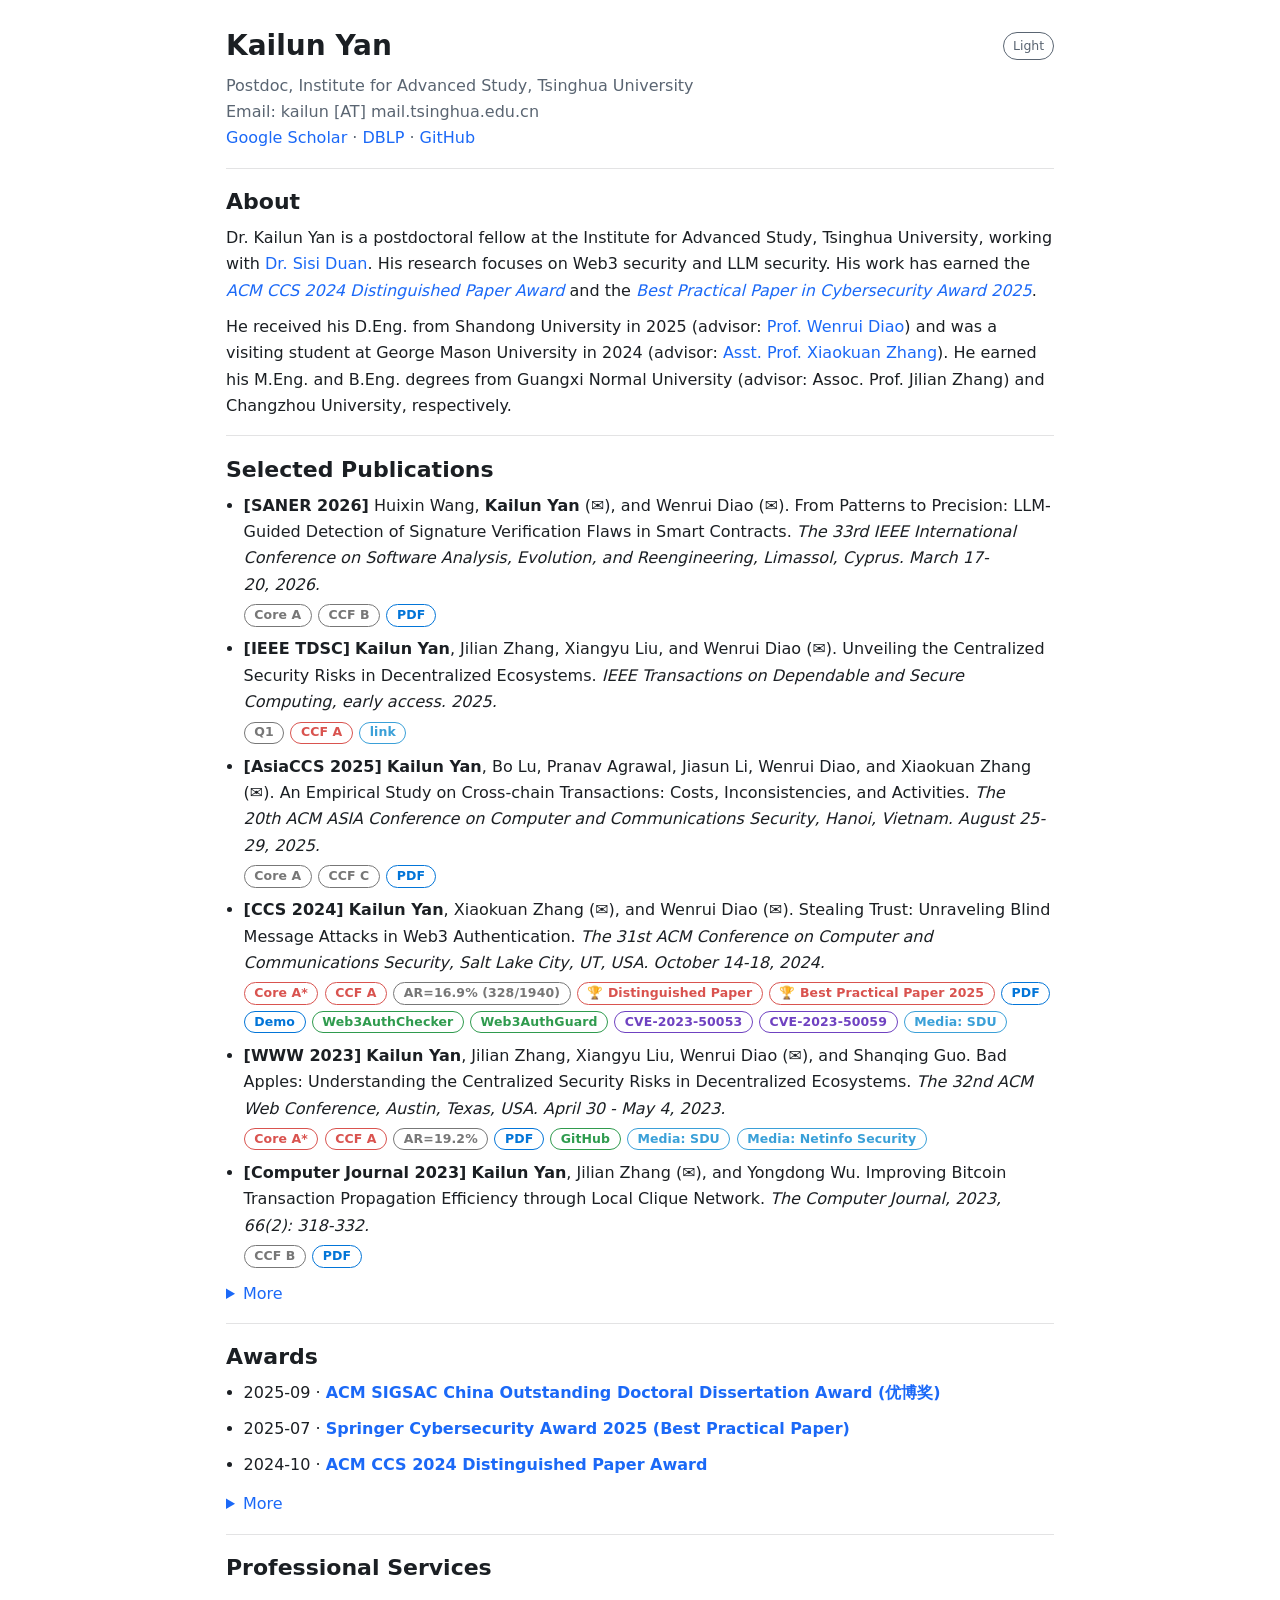
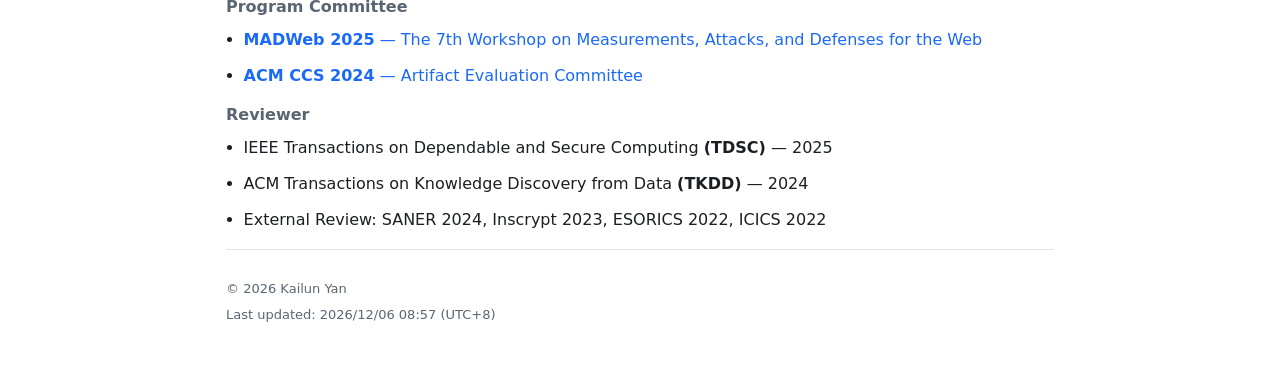
==== commit 43b7efaa: "update" ====
--- a/index.html
+++ b/index.html
@@ -218,7 +218,7 @@
     <section aria-labelledby="awards-h">
       <h2 id="awards-h">Awards</h2>
       <ul>
-        <li>2025-09 · <a href="https://mp.weixin.qq.com/s/3AgnOAZ3q0-_rjnOSuP6Mw" target="_blank" rel="noopener noreferrer"><strong>ACM SIGSAC China 优博奖</strong></a></li>
+        <li>2025-09 · <a href="https://mp.weixin.qq.com/s/3AgnOAZ3q0-_rjnOSuP6Mw" target="_blank" rel="noopener noreferrer"><strong>ACM SIGSAC China Outstanding Doctoral Dissertation Award (优博奖)</strong></a></li>
         <li>2025-07 · <a href="https://link.springer.com/journal/42400/updates/27792680" target="_blank" rel="noopener noreferrer"><strong>Springer Cybersecurity Award 2025 (Best Practical Paper)</strong></a></li>
         <li>2024-10 · <a href="https://www.sigsac.org/ccs/CCS2024/program/awards.html" target="_blank" rel="noopener noreferrer"><strong>ACM CCS 2024 Distinguished Paper Award</strong></a></li>
       </ul>
@@ -261,7 +261,6 @@
 
     <footer>
       <div>© <span id="y"></span> Kailun Yan</div>
-      <div>Maintained by Zenvis · Powered by OpenClaw</div>
       <div>Last updated: <time id="updated" datetime=""></time></div>
     </footer>
   </main>
